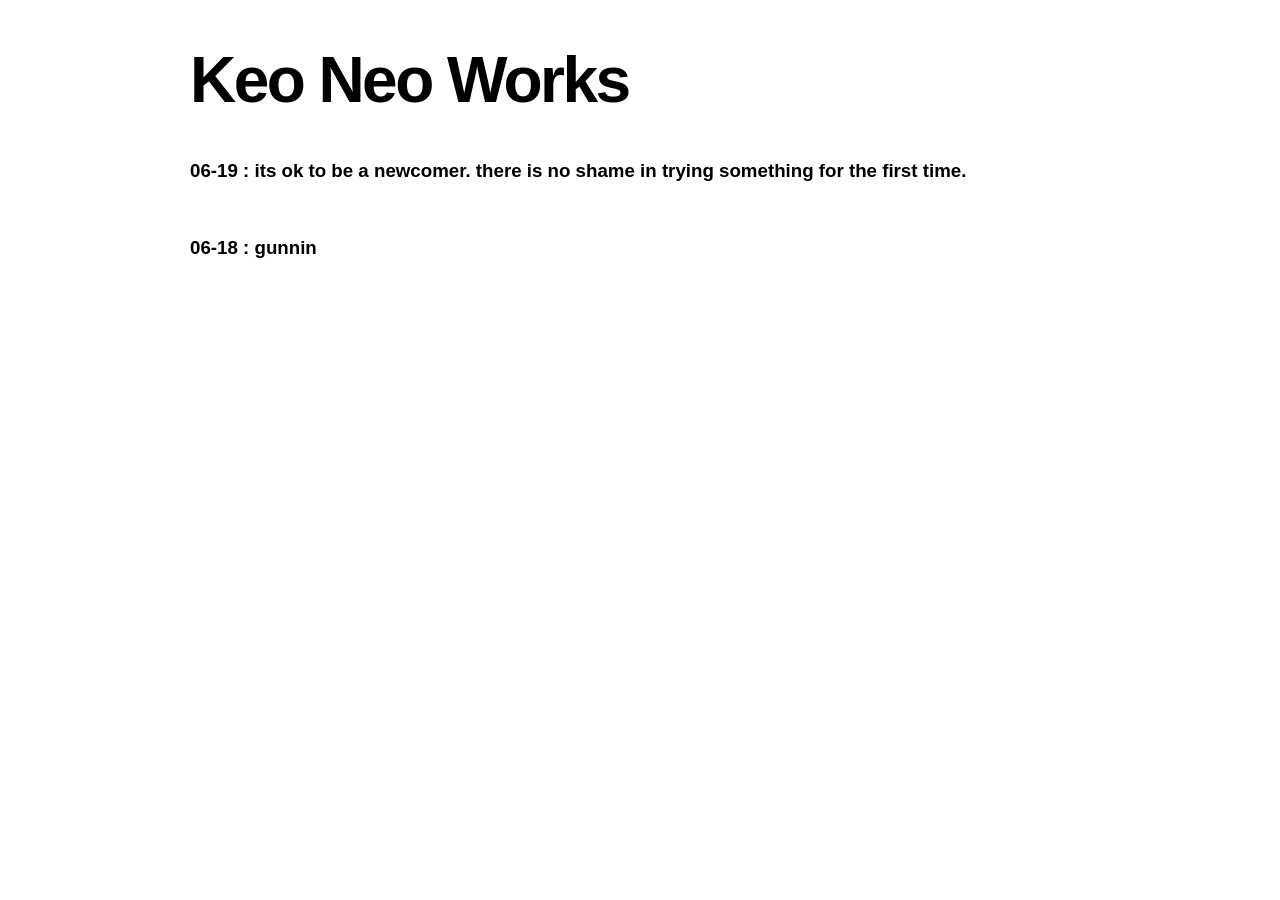
==== index.html @ a5ea2793 "new text" ====
<!DOCTYPE html>
<html>
<head>
  <meta charset="UTF-8">
  <meta name="viewport" content="width=device-width, initial-scale=1.0">
  <title>KEO NEO WORKS</title>
  <link rel="stylesheet" href="style.css">
</head>
<body>
  <main>
    <h1>Keo Neo Works</h1>
    <h3>06-19 : its ok to be a newcomer. there is no shame in trying something for the first time.</h3><br>
    <h3>06-18 : gunnin</h3>
  </main>
</body>
</html>
---- style.css ----
@font-face {
  font-family: 'PP Neue Montreal';
  src: url('fonts/PPNeueMontreal-Book.otf') format('opentype');
  font-weight: 400;
  font-style: normal;
}

@font-face {
  font-family: 'PP Neue Montreal';
  src: url('fonts/PPNeueMontreal-Medium.otf') format('opentype');
  font-weight: 500;
  font-style: normal;
}

@font-face {
  font-family: 'PP Neue Montreal';
  src: url('fonts/PPNeueMontreal-Bold.otf') format('opentype');
  font-weight: 700;
  font-style: normal;
}

@font-face {
  font-family: 'PP Neue Montreal';
  src: url('fonts/PPNeueMontreal-Italic.otf') format('opentype');
  font-weight: 400;
  font-style: italic;
}


body {
  font-family: 'PP Neue Montreal', Arial, sans-serif;
  margin: 40px;
  background: white;
  color: black;
  font-weight: 400;
}


main {
  max-width: 900px;
  margin: 0 auto;
}

h1 {
  font-size: 64px;
  letter-spacing: -0.04em;
}

p {
  font-size: 24px;
}
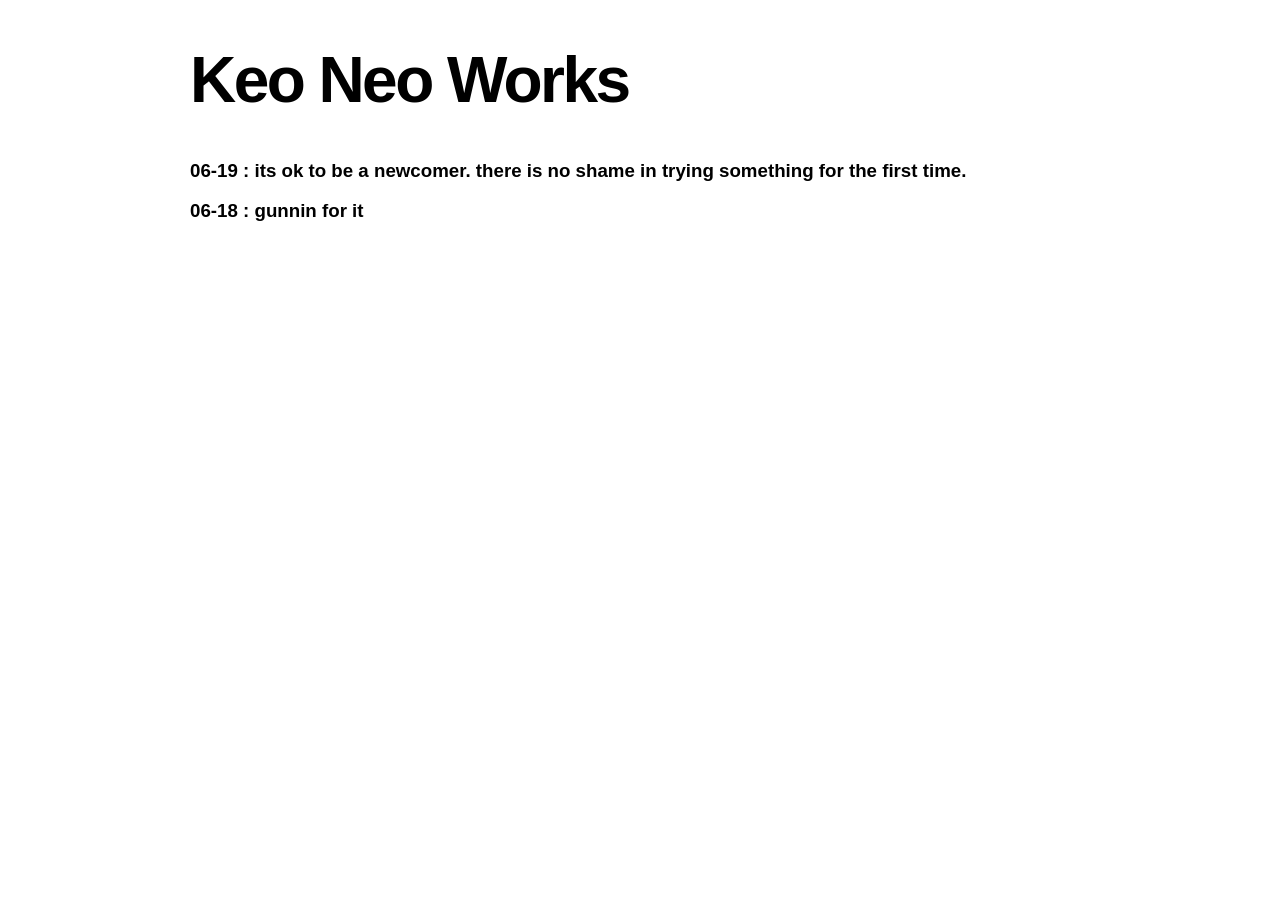
==== commit 365fad21: "Update index.html" ====
--- a/index.html
+++ b/index.html
@@ -9,8 +9,8 @@
 <body>
   <main>
     <h1>Keo Neo Works</h1>
-    <h3>06-19 : its ok to be a newcomer. there is no shame in trying something for the first time.</h3><br>
-    <h3>06-18 : gunnin</h3>
+    <h3>06-19 : its ok to be a newcomer. there is no shame in trying something for the first time.</h3>
+    <h3>06-18 : gunnin for it</h3>
   </main>
 </body>
 </html>
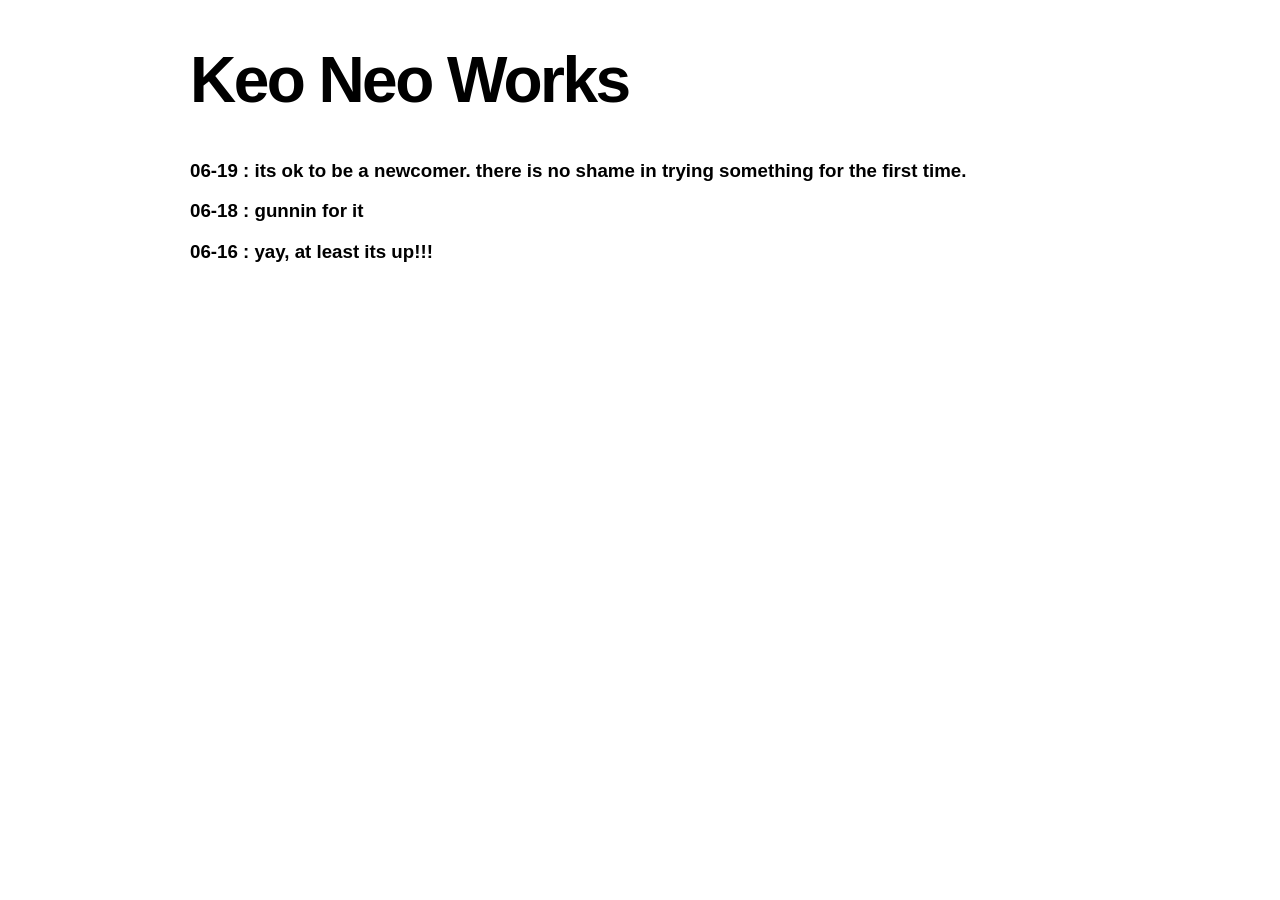
==== commit 3b9a2c61: "Update index.html" ====
--- a/index.html
+++ b/index.html
@@ -11,6 +11,7 @@
     <h1>Keo Neo Works</h1>
     <h3>06-19 : its ok to be a newcomer. there is no shame in trying something for the first time.</h3>
     <h3>06-18 : gunnin for it</h3>
+    <h3>06-16 : yay, at least its up!!!</h3>
   </main>
 </body>
 </html>
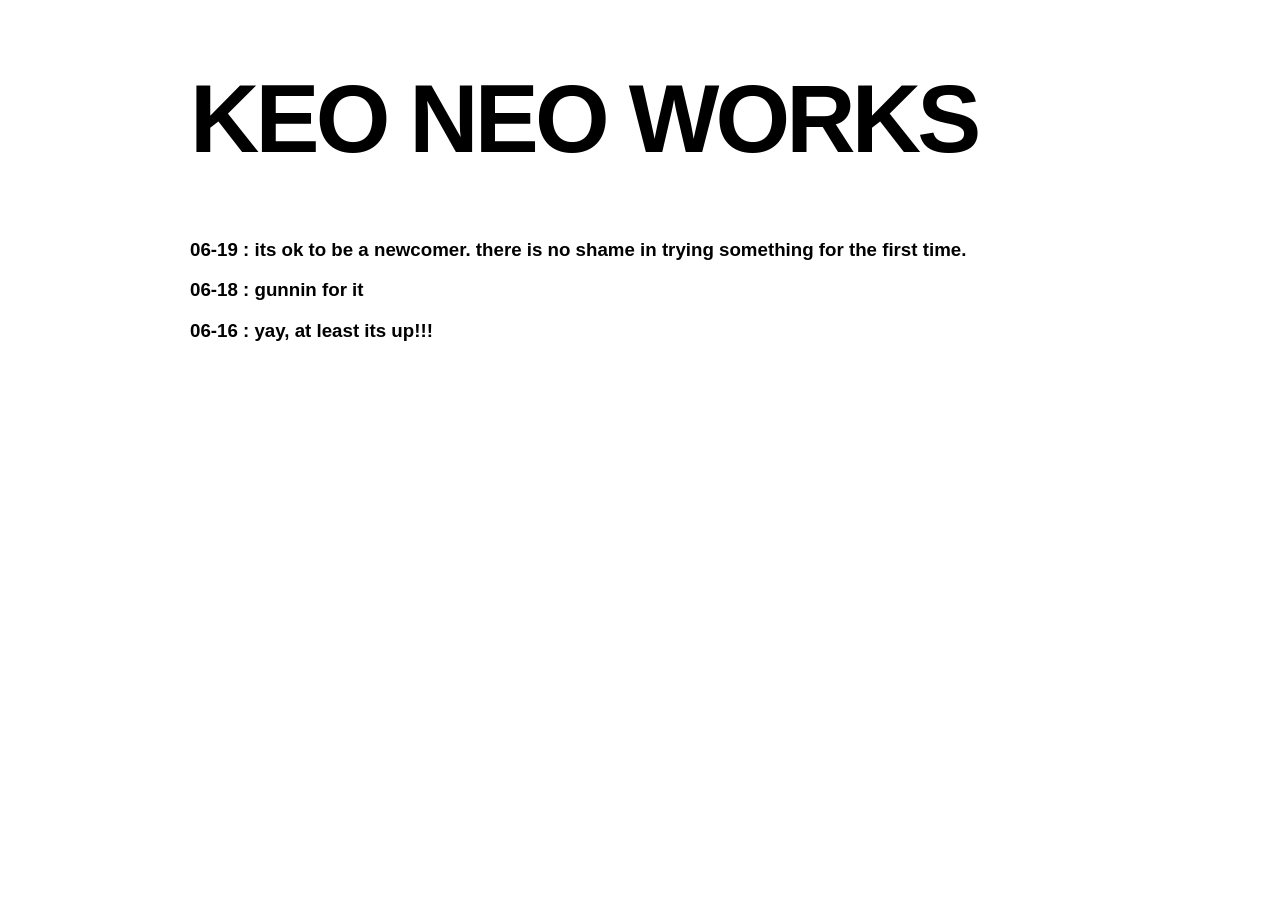
==== commit 33a0dc72: "Text updates" ====
--- a/index.html
+++ b/index.html
@@ -3,12 +3,12 @@
 <head>
   <meta charset="UTF-8">
   <meta name="viewport" content="width=device-width, initial-scale=1.0">
-  <title>KEO NEO WORKS</title>
+  <title>Keo Neo Works</title>
   <link rel="stylesheet" href="style.css">
 </head>
 <body>
   <main>
-    <h1>Keo Neo Works</h1>
+    <h1>KEO NEO WORKS</h1>
     <h3>06-19 : its ok to be a newcomer. there is no shame in trying something for the first time.</h3>
     <h3>06-18 : gunnin for it</h3>
     <h3>06-16 : yay, at least its up!!!</h3>
--- a/style.css
+++ b/style.css
@@ -42,7 +42,7 @@
 }
 
 h1 {
-  font-size: 64px;
+  font-size: 96px;
   letter-spacing: -0.04em;
 }
 
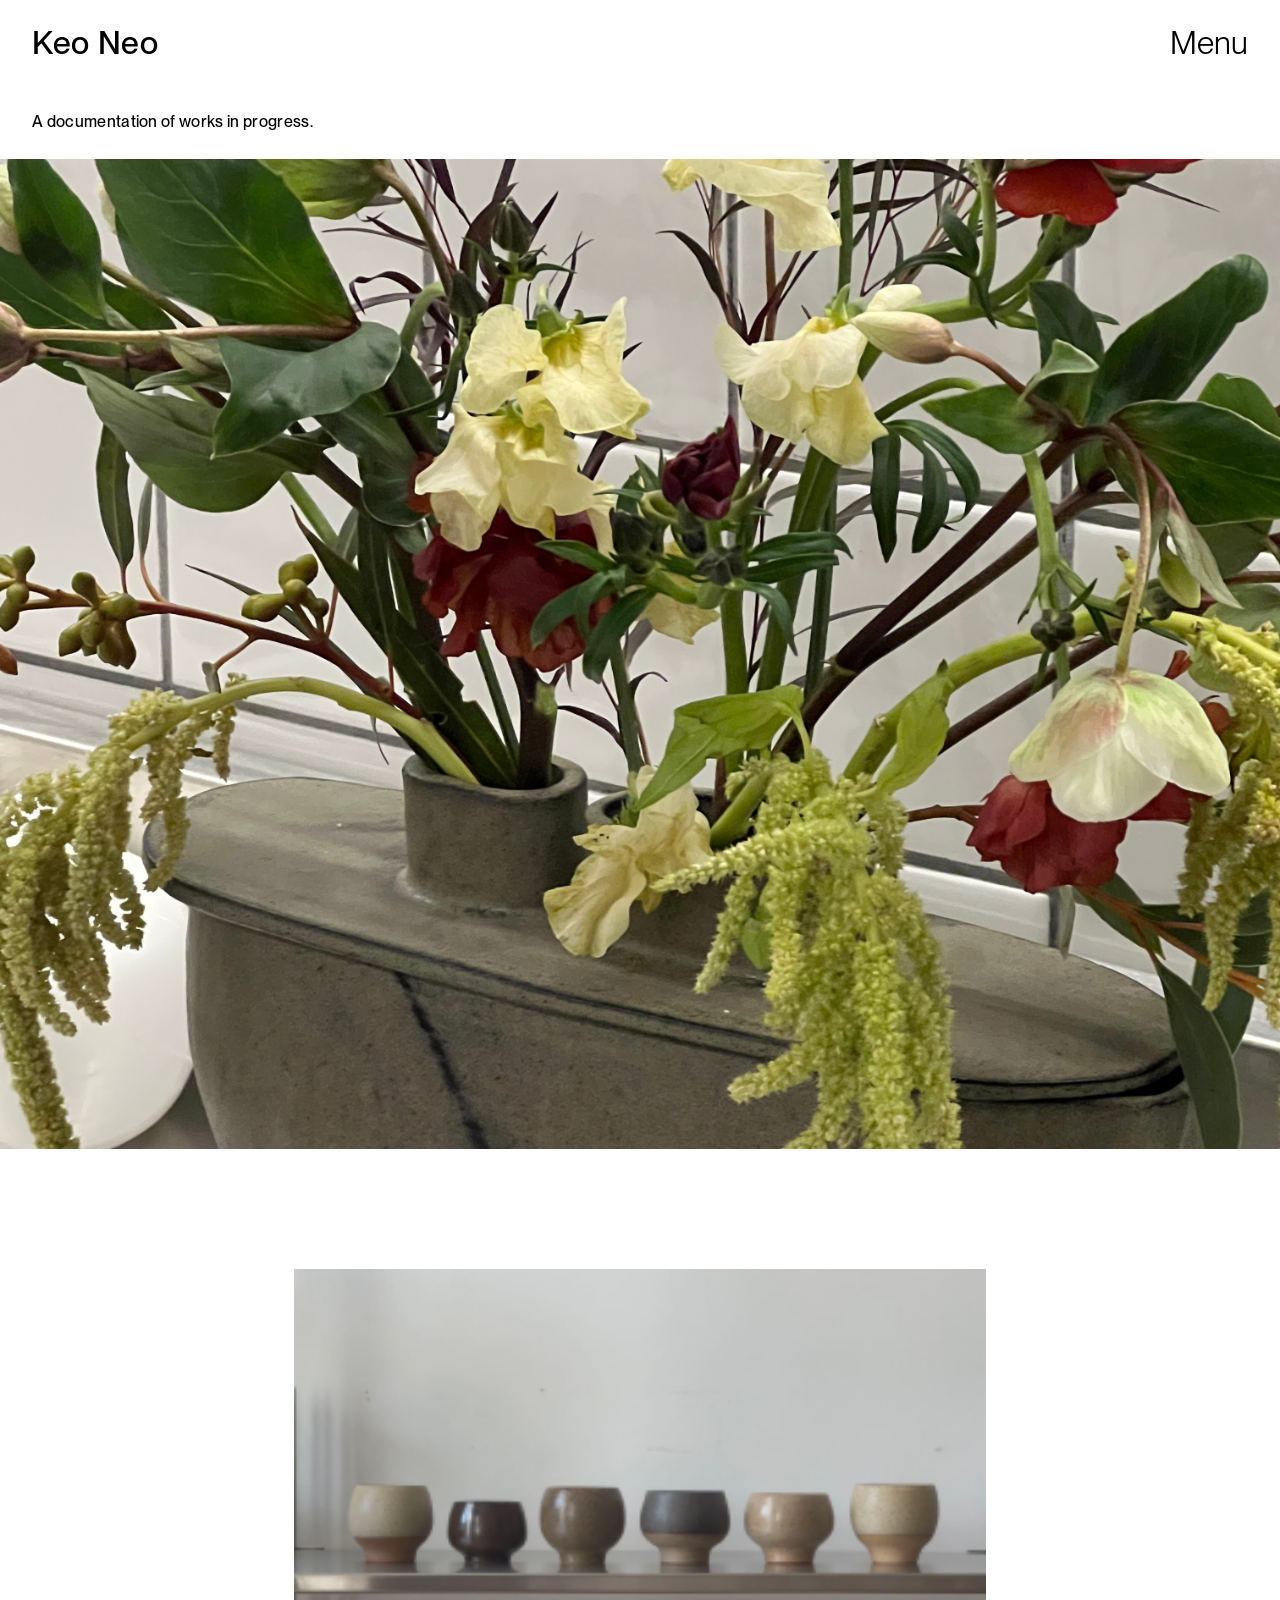
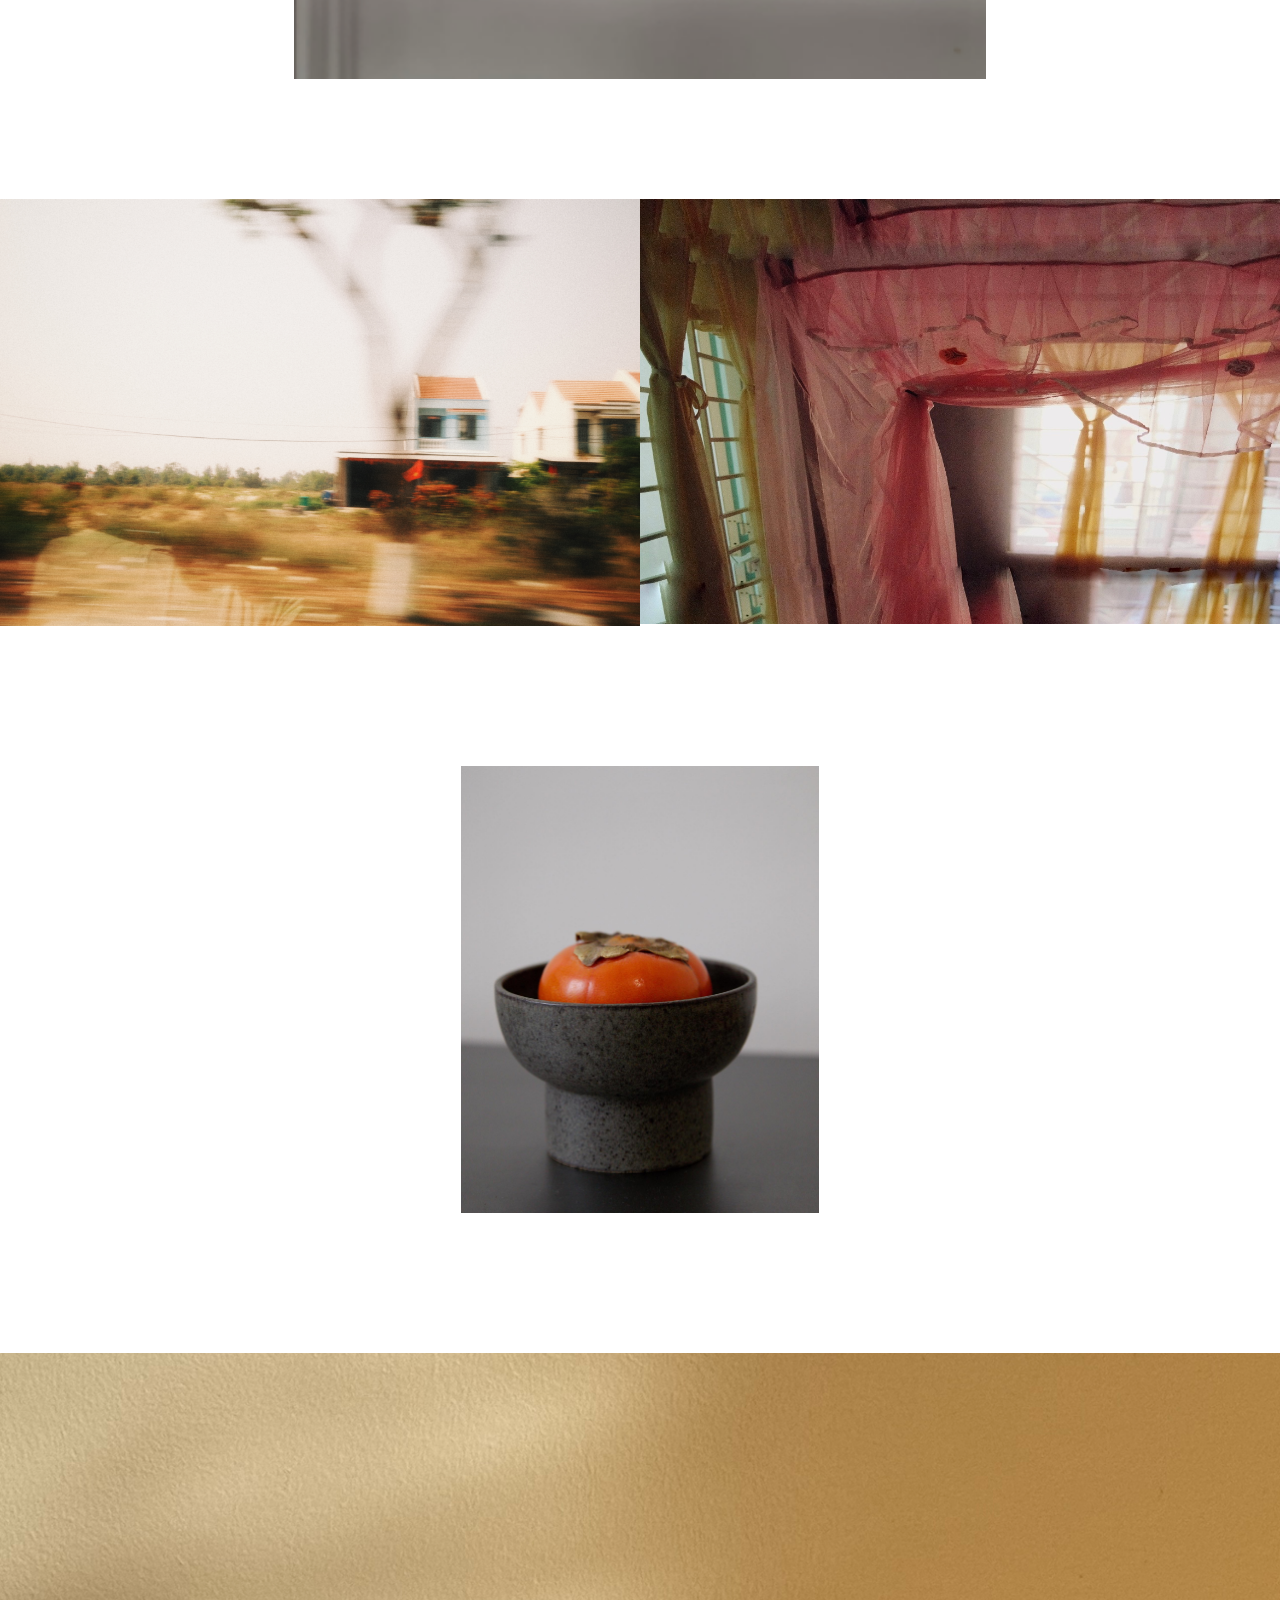
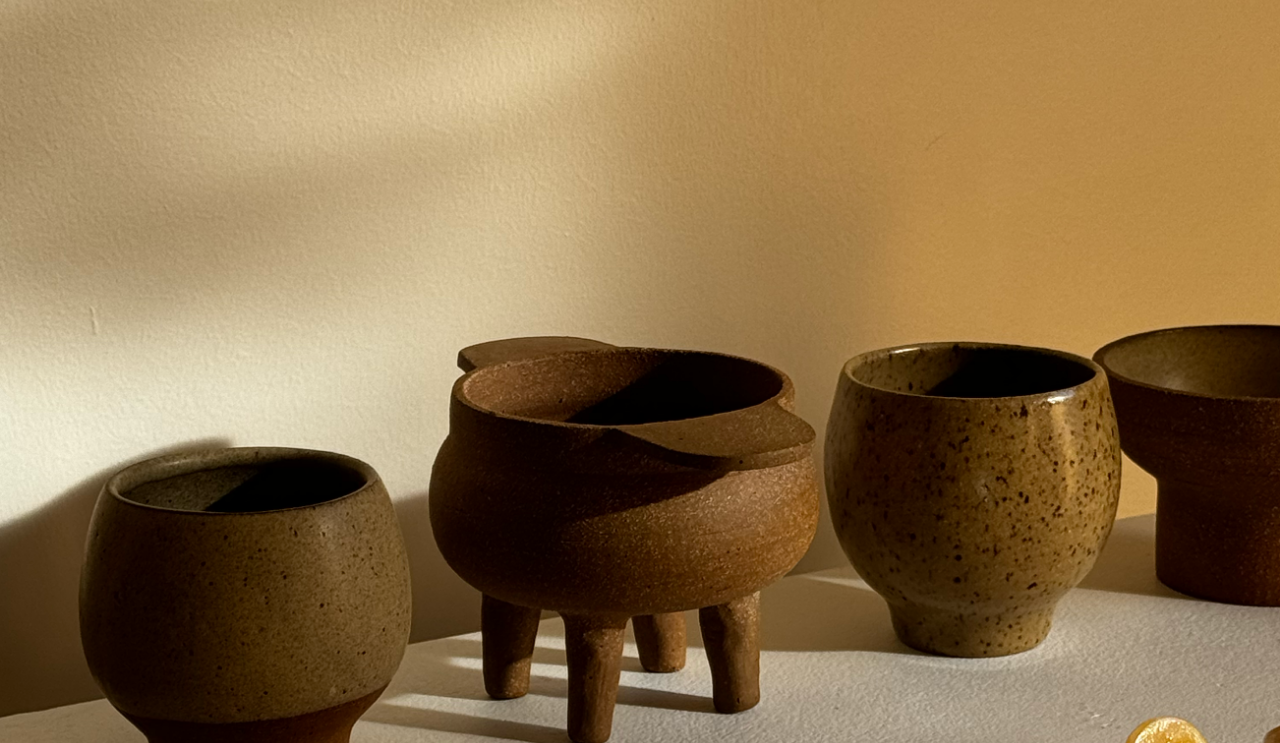
==== commit 0e9e65a2: "Update design from Figma." ====
--- a/index.html
+++ b/index.html
@@ -1,17 +1,35 @@
 <!DOCTYPE html>
-<html>
+<html lang="en">
 <head>
   <meta charset="UTF-8">
-  <meta name="viewport" content="width=device-width, initial-scale=1.0">
-  <title>Keo Neo Works</title>
-  <link rel="stylesheet" href="style.css">
+  <meta name="viewport" content="width=device-width, initial-scale=1">
+  <meta name="description" content="Keo Neo — a documentation of works in progress.">
+  <title>Keo Neo — Works in progress</title>
+  <link rel="stylesheet" href="style.css?v=20261004">
+  <script src="script.js?v=20261004" defer></script>
 </head>
-<body>
+<body id="top">
+  <a class="skip-link" href="#works">Skip to works</a>
+  <header class="site-header">
+    <a class="wordmark" href="#top" aria-label="Keo Neo home">Keo Neo</a>
+    <button class="menu-toggle" type="button" aria-expanded="false" aria-controls="site-menu">Menu</button>
+  </header>
+  <nav id="site-menu" class="site-menu" aria-label="Main navigation" hidden>
+    <a href="#top">Home</a>
+    <a href="#works">Works in progress</a>
+  </nav>
   <main>
-    <h1>KEO NEO WORKS</h1>
-    <h3>06-19 : its ok to be a newcomer. there is no shame in trying something for the first time.</h3>
-    <h3>06-18 : gunnin for it</h3>
-    <h3>06-16 : yay, at least its up!!!</h3>
+    <h1 class="intro">A documentation of works in progress.</h1>
+    <div class="gallery" id="works">
+      <figure class="photo hero" data-node-id="65:223"><img src="images/flowers.png" alt="An arrangement of flowers and greenery in a ceramic vessel." fetchpriority="high" width="393" height="489"></figure>
+      <figure class="photo cups" data-node-id="65:225"><img src="images/cups.png" alt="Six handmade ceramic cups arranged on a shelf." loading="lazy" width="300" height="178"></figure>
+      <div class="photo-pair">
+        <figure class="photo landscape" data-node-id="65:216"><img src="images/landscape.png" alt="A passing landscape with houses and warm, blurred greenery." loading="lazy" width="393" height="262"></figure>
+        <figure class="photo interior" data-node-id="65:217"><img src="images/interior.png" alt="Soft daylight passing through pink fabric in an interior." loading="lazy" width="393" height="261"></figure>
+      </div>
+      <figure class="photo persimmon" data-node-id="65:232"><img src="images/persimmon.png" alt="An orange persimmon resting in a dark ceramic bowl." loading="lazy" width="174" height="217"></figure>
+      <figure class="photo still-life" data-node-id="65:233"><img src="images/still-life.png" alt="Handmade ceramic bowls in warm sunlight with small yellow fruit." loading="lazy" width="393" height="490"></figure>
+    </div>
   </main>
 </body>
-</html>+</html>
--- a/style.css
+++ b/style.css
@@ -1,51 +1,61 @@
 @font-face {
   font-family: 'PP Neue Montreal';
-  src: url('fonts/PPNeueMontreal-Book.otf') format('opentype');
+  src: url('fonts/PP Neue Montreal/PPNeueMontreal-Book.otf') format('opentype');
   font-weight: 400;
-  font-style: normal;
+  font-display: swap;
 }
-
 @font-face {
   font-family: 'PP Neue Montreal';
-  src: url('fonts/PPNeueMontreal-Medium.otf') format('opentype');
+  src: url('fonts/PP Neue Montreal/PPNeueMontreal-Medium.otf') format('opentype');
   font-weight: 500;
-  font-style: normal;
+  font-display: swap;
 }
-
-@font-face {
-  font-family: 'PP Neue Montreal';
-  src: url('fonts/PPNeueMontreal-Bold.otf') format('opentype');
-  font-weight: 700;
-  font-style: normal;
+* { box-sizing: border-box; }
+html { scroll-padding-top: 100px; }
+body { margin: 0; background: #fff; color: #000; font-family: 'PP Neue Montreal', Arial, sans-serif; }
+a { color: inherit; text-decoration: none; }
+button { font: inherit; }
+a:focus-visible, button:focus-visible { outline: 2px solid currentColor; outline-offset: 6px; }
+.site-header {
+  position: fixed;
+  inset: 0 0 auto;
+  z-index: 20;
+  display: flex;
+  justify-content: space-between;
+  align-items: start;
+  padding: 24px 20px;
+  font-size: 32px;
+  line-height: 38px;
+  letter-spacing: .02em;
+  background: #fff;
 }
-
-@font-face {
-  font-family: 'PP Neue Montreal';
-  src: url('fonts/PPNeueMontreal-Italic.otf') format('opentype');
-  font-weight: 400;
-  font-style: italic;
+.wordmark { font-weight: 500; }
+.menu-toggle { border: 0; border-radius: 0; padding: 0; background: transparent; color: inherit; cursor: pointer; font-weight: 400; }
+.intro { margin: 0; padding: 100px 20px 21px; font-size: 16px; line-height: 19px; letter-spacing: .02em; font-weight: 500; }
+.photo { margin: 0; min-width: 0; overflow: hidden; }
+.photo img { display: block; width: 100%; height: 100%; object-fit: cover; }
+.hero { aspect-ratio: 393 / 489; }
+.cups { width: 76.335878%; aspect-ratio: 300 / 178; margin: 20.356234% auto; }
+.landscape { aspect-ratio: 393 / 262; }
+.interior { aspect-ratio: 393 / 261; }
+.persimmon { width: 44.274809%; aspect-ratio: 174 / 217; margin: 25.445293% auto 29.770992%; }
+.still-life { aspect-ratio: 393 / 490; }
+.site-menu { position: fixed; inset: 86px 0 auto; z-index: 15; padding: 32px 20px 40px; background: white; font-size: 26px; }
+.site-menu:not([hidden]) { display: grid; gap: 24px; }
+.skip-link { position: fixed; top: -100px; left: 20px; z-index: 30; padding: 12px; background: #fff; color: #000; }
+.skip-link:focus { top: 10px; }
+@media (min-width: 768px) {
+  /* White lettering subtracts from imagery beneath the transparent header. */
+  .site-header { background: transparent; color: white; mix-blend-mode: difference; padding: 24px 32px; }
+  .intro { padding: 112px 32px 28px; }
+  .hero { height: min(1000px, 110vh); aspect-ratio: auto; }
+  .hero img { object-position: center 48%; }
+  .cups { width: 54%; max-width: 900px; margin: 120px auto; }
+  .photo-pair { display: grid; grid-template-columns: minmax(0, 1fr) minmax(0, 1fr); }
+  .persimmon { width: 28%; max-width: 440px; margin: 140px auto; }
+  .still-life { height: min(1100px, 110vh); aspect-ratio: auto; }
+  .site-menu { padding: 40px 32px; }
 }
-
-
-body {
-  font-family: 'PP Neue Montreal', Arial, sans-serif;
-  margin: 40px;
-  background: white;
-  color: black;
-  font-weight: 400;
+@media (max-width: 359px) {
+  .intro { font-size: 14px; }
 }
-
-
-main {
-  max-width: 900px;
-  margin: 0 auto;
-}
-
-h1 {
-  font-size: 96px;
-  letter-spacing: -0.04em;
-}
-
-p {
-  font-size: 24px;
-}
